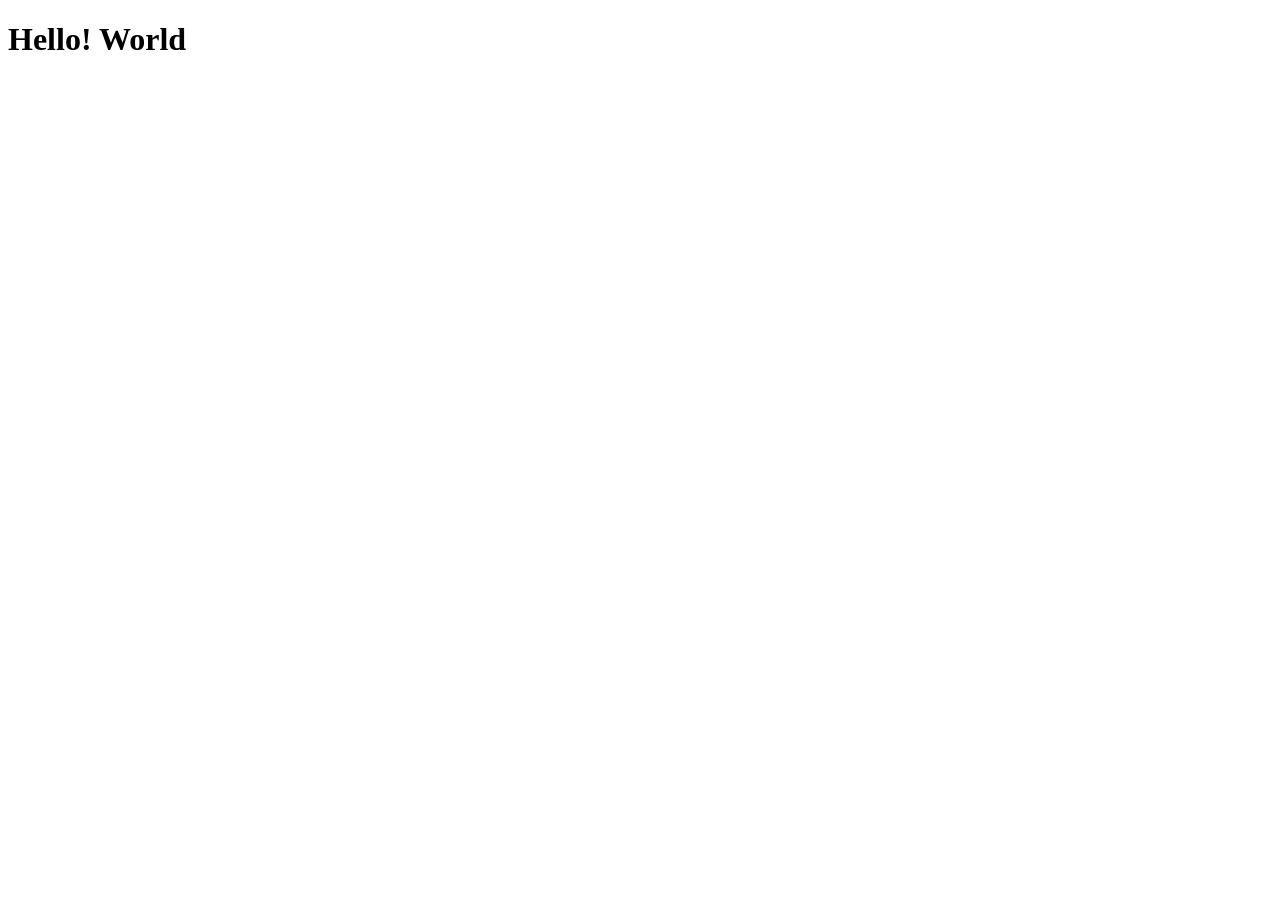
==== index.html @ b22097b1 "start hackathon" ====
<!DOCTYPE html>
<html lang="en">
<head>
    <meta charset="UTF-8">
    <meta name="viewport" content="width=device-width, initial-scale=1.0">
    <link rel="stylesheet" href="./style.css">
    <title>Document</title>
</head>
<body>
    <h1>Hello! World</h1>
</body>
</html>
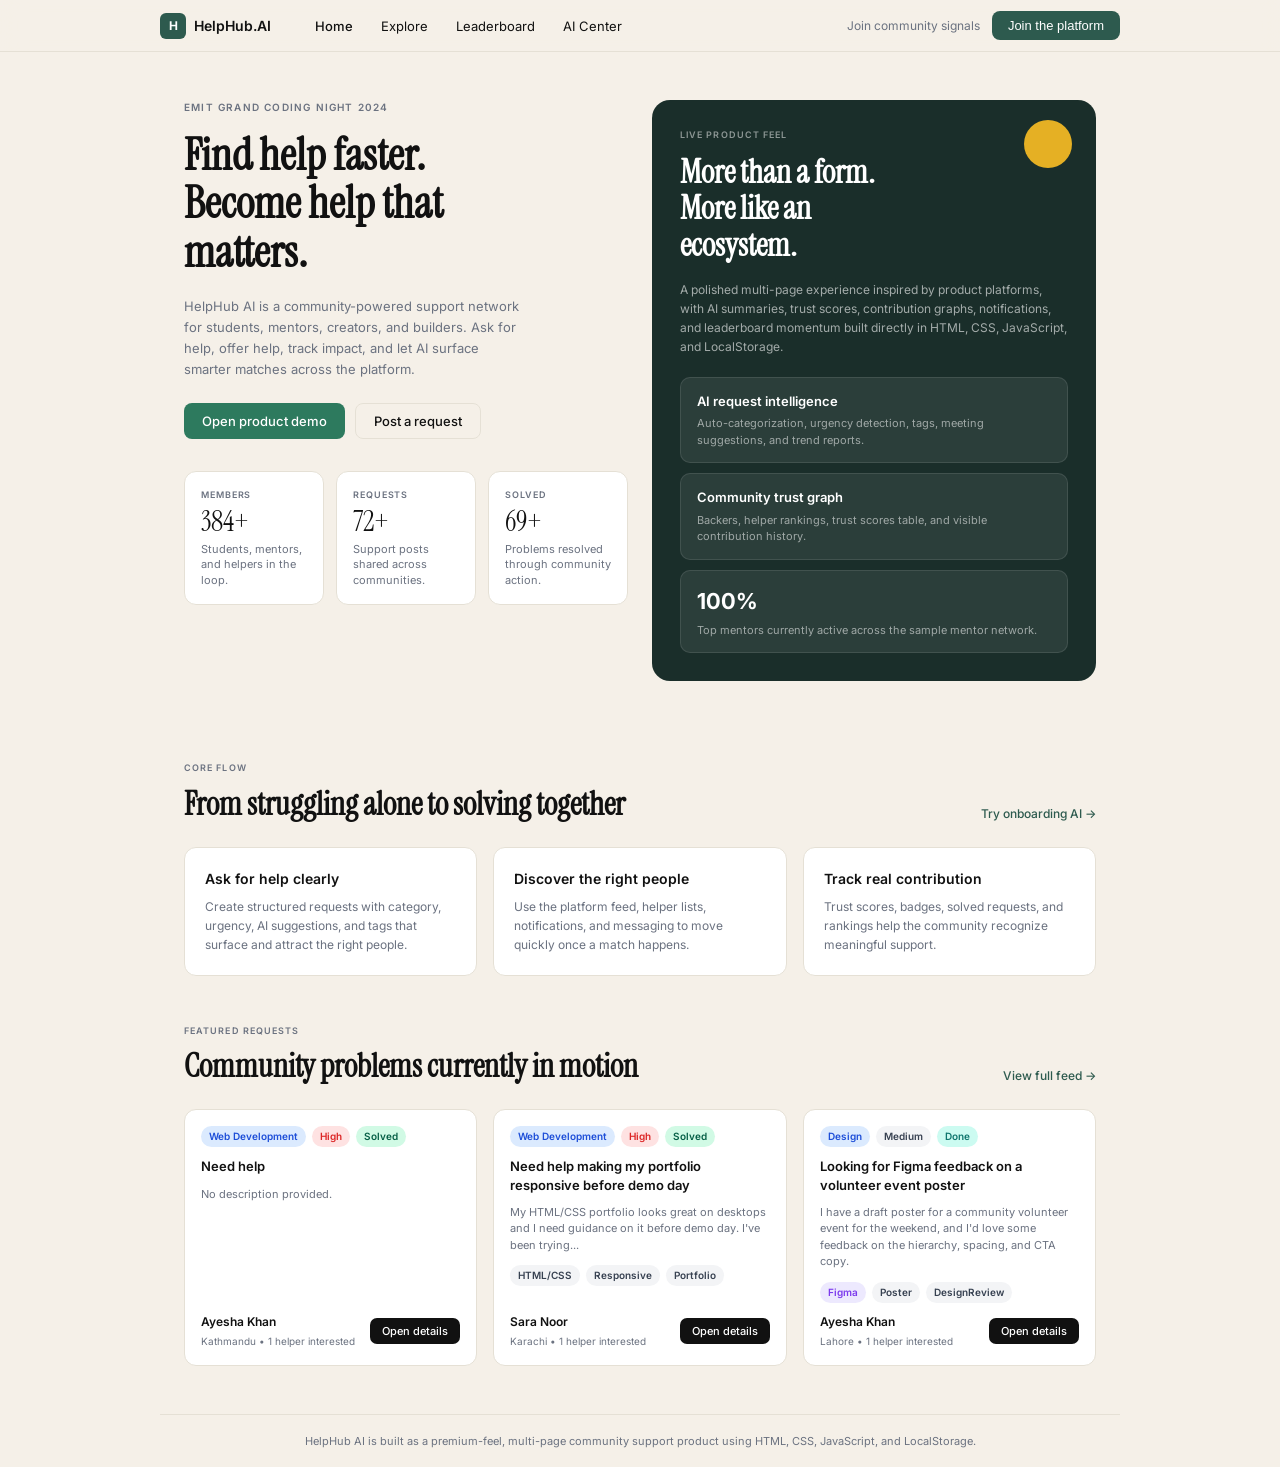
==== commit 91240147: "landing page completed" ====
--- a/index.html
+++ b/index.html
@@ -1,12 +1,209 @@
 <!DOCTYPE html>
 <html lang="en">
 <head>
-    <meta charset="UTF-8">
-    <meta name="viewport" content="width=device-width, initial-scale=1.0">
-    <link rel="stylesheet" href="./style.css">
-    <title>Document</title>
+<meta charset="UTF-8" />
+<meta name="viewport" content="width=device-width, initial-scale=1.0"/>
+<title>HelpHub AI Find help faster</title>
+<link href="https://fonts.googleapis.com/css2?family=Instrument+Serif:ital@0;1&family=Inter:wght@300;400;500;600;700&display=swap" rel="stylesheet"/>
+<link rel="stylesheet" href="./style.css">
 </head>
 <body>
-    <h1>Hello! World</h1>
+
+<!-- ── NAV ── -->
+<nav>
+  <div class="nav-inner">
+    <a href="#" class="nav-logo">
+      <div class="nav-logo-icon">H</div>
+      HelpHub.AI
+    </a>
+    <ul class="nav-links">
+      <li><a href="#" class="active">Home</a></li>
+      <li><a href="#">Explore</a></li>
+      <li><a href="#">Leaderboard</a></li>
+      <li><a href="#">AI Center</a></li>
+    </ul>
+    <div class="nav-right">
+      <span class="nav-community">Join community signals</span>
+      <button class="btn-join">Join the platform</button>
+    </div>
+    <button class="nav-toggle" onclick="toggleMenu()" aria-label="Menu">
+      <span></span><span></span><span></span>
+    </button>
+  </div>
+</nav>
+<div class="nav-mobile-menu" id="mobileMenu">
+  <a href="#">Home</a>
+  <a href="#">Explore</a>
+  <a href="#">Leaderboard</a>
+  <a href="#">AI Center</a>
+  <a href="#">Join community signals</a>
+  <a href="#" style="background:var(--teal);color:white;margin-top:6px;">Join the platform</a>
+</div>
+
+<!-- ── HERO ── -->
+<section class="hero">
+  <div class="hero-left">
+    <p class="hero-eyebrow">EMIT GRAND CODING NIGHT 2024</p>
+    <h1 class="hero-title">Find help faster.<br>Become help that<br>matters.</h1>
+    <p class="hero-desc">HelpHub AI is a community-powered support network for students, mentors, creators, and builders. Ask for help, offer help, track impact, and let AI surface smarter matches across the platform.</p>
+    <div class="hero-btns">
+      <button class="btn-primary">Open product demo</button>
+      <button class="btn-secondary">Post a request</button>
+    </div>
+    <div class="hero-stats">
+      <div class="stat-card">
+        <div class="stat-label">Members</div>
+        <div class="stat-number">384+</div>
+        <div class="stat-desc">Students, mentors, and helpers in the loop.</div>
+      </div>
+      <div class="stat-card">
+        <div class="stat-label">Requests</div>
+        <div class="stat-number">72+</div>
+        <div class="stat-desc">Support posts shared across communities.</div>
+      </div>
+      <div class="stat-card">
+        <div class="stat-label">Solved</div>
+        <div class="stat-number">69+</div>
+        <div class="stat-desc">Problems resolved through community action.</div>
+      </div>
+    </div>
+  </div>
+
+  <div class="hero-right">
+    <div class="yellow-orb"></div>
+    <p class="live-badge">LIVE PRODUCT FEEL</p>
+    <h2 class="hero-right-title">More than a form.<br>More like an<br>ecosystem.</h2>
+    <p class="hero-right-desc">A polished multi-page experience inspired by product platforms, with AI summaries, trust scores, contribution graphs, notifications, and leaderboard momentum built directly in HTML, CSS, JavaScript, and LocalStorage.</p>
+    <div class="feature-list">
+      <div class="feature-item">
+        <h4>AI request intelligence</h4>
+        <p>Auto-categorization, urgency detection, tags, meeting suggestions, and trend reports.</p>
+      </div>
+      <div class="feature-item">
+        <h4>Community trust graph</h4>
+        <p>Backers, helper rankings, trust scores table, and visible contribution history.</p>
+      </div>
+      <div class="feature-item">
+        <div class="feature-percent">100%</div>
+        <p>Top mentors currently active across the sample mentor network.</p>
+      </div>
+    </div>
+  </div>
+</section>
+
+<!-- ── CORE FLOW ── -->
+<section class="section">
+  <p class="section-eyebrow">CORE FLOW</p>
+  <div class="section-header">
+    <h2 class="section-title">From struggling alone to solving together</h2>
+    <a href="#" class="section-link">Try onboarding AI →</a>
+  </div>
+  <div class="flow-cards">
+    <div class="flow-card">
+      <h3>Ask for help clearly</h3>
+      <p>Create structured requests with category, urgency, AI suggestions, and tags that surface and attract the right people.</p>
+    </div>
+    <div class="flow-card">
+      <h3>Discover the right people</h3>
+      <p>Use the platform feed, helper lists, notifications, and messaging to move quickly once a match happens.</p>
+    </div>
+    <div class="flow-card">
+      <h3>Track real contribution</h3>
+      <p>Trust scores, badges, solved requests, and rankings help the community recognize meaningful support.</p>
+    </div>
+  </div>
+</section>
+
+<!-- ── FEATURED REQUESTS ── -->
+<section class="section" style="padding-top: 0;">
+  <p class="section-eyebrow">FEATURED REQUESTS</p>
+  <div class="section-header">
+    <h2 class="section-title">Community problems currently in motion</h2>
+    <a href="#" class="section-link">View full feed →</a>
+  </div>
+  <div class="request-cards">
+    <!-- Card 1 -->
+    <div class="request-card">
+      <div class="tag-row">
+        <span class="tag tag-blue">Web Development</span>
+        <span class="tag tag-red">High</span>
+        <span class="tag tag-green">Solved</span>
+      </div>
+      <div class="req-title">Need help</div>
+      <div class="req-body">No description provided.</div>
+      <div class="req-footer">
+        <div class="req-meta">
+          <span class="req-author">Ayesha Khan</span>
+          <span class="req-sub">Kathmandu • 1 helper interested</span>
+        </div>
+        <button class="btn-open">Open details</button>
+      </div>
+    </div>
+    <!-- Card 2 -->
+    <div class="request-card">
+      <div class="tag-row">
+        <span class="tag tag-blue">Web Development</span>
+        <span class="tag tag-red">High</span>
+        <span class="tag tag-green">Solved</span>
+      </div>
+      <div class="req-title">Need help making my portfolio responsive before demo day</div>
+      <div class="req-body">My HTML/CSS portfolio looks great on desktops and I need guidance on it before demo day. I've been trying...</div>
+      <div class="tag-row" style="margin-top:2px;">
+        <span class="tag tag-gray">HTML/CSS</span>
+        <span class="tag tag-gray">Responsive</span>
+        <span class="tag tag-gray">Portfolio</span>
+      </div>
+      <div class="req-footer">
+        <div class="req-meta">
+          <span class="req-author">Sara Noor</span>
+          <span class="req-sub">Karachi • 1 helper interested</span>
+        </div>
+        <button class="btn-open">Open details</button>
+      </div>
+    </div>
+    <!-- Card 3 -->
+    <div class="request-card">
+      <div class="tag-row">
+        <span class="tag tag-blue">Design</span>
+        <span class="tag tag-gray">Medium</span>
+        <span class="tag tag-teal">Done</span>
+      </div>
+      <div class="req-title">Looking for Figma feedback on a volunteer event poster</div>
+      <div class="req-body">I have a draft poster for a community volunteer event for the weekend, and I'd love some feedback on the hierarchy, spacing, and CTA copy.</div>
+      <div class="tag-row" style="margin-top:2px;">
+        <span class="tag tag-purple">Figma</span>
+        <span class="tag tag-gray">Poster</span>
+        <span class="tag tag-gray">DesignReview</span>
+      </div>
+      <div class="req-footer">
+        <div class="req-meta">
+          <span class="req-author">Ayesha Khan</span>
+          <span class="req-sub">Lahore • 1 helper interested</span>
+        </div>
+        <button class="btn-open">Open details</button>
+      </div>
+    </div>
+  </div>
+</section>
+
+<!-- ── FOOTER ── -->
+<footer>
+  HelpHub AI is built as a premium-feel, multi-page community support product using HTML, CSS, JavaScript, and LocalStorage.
+</footer>
+
+<script>
+  function toggleMenu() {
+    const menu = document.getElementById('mobileMenu');
+    menu.classList.toggle('open');
+  }
+  // close menu on outside click
+  document.addEventListener('click', function(e) {
+    const menu = document.getElementById('mobileMenu');
+    const toggle = document.querySelector('.nav-toggle');
+    if (!menu.contains(e.target) && !toggle.contains(e.target)) {
+      menu.classList.remove('open');
+    }
+  });
+</script>
 </body>
-</html>+</html>
--- a/style.css
+++ b/style.css
@@ -0,0 +1,514 @@
+*, *::before, *::after { box-sizing: border-box; margin: 0; padding: 0; }
+
+  :root {
+    --bg: #f5f0e8;
+    --dark-card: #1a2e2a;
+    --white: #ffffff;
+    --black: #111111;
+    --teal: #2d5a4e;
+    --teal-light: #3d7a68;
+    --accent-green: #4ade80;
+    --accent-yellow: #fbbf24;
+    --text-muted: #6b7280;
+    --border: #e5e0d5;
+    --tag-blue: #dbeafe;
+    --tag-blue-text: #1d4ed8;
+    --tag-red: #fee2e2;
+    --tag-red-text: #dc2626;
+    --tag-green: #d1fae5;
+    --tag-green-text: #065f46;
+    --tag-purple: #ede9fe;
+    --tag-purple-text: #7c3aed;
+    --tag-gray: #f3f4f6;
+    --tag-gray-text: #374151;
+    --radius: 12px;
+    --radius-sm: 8px;
+  }
+
+  body {
+    font-family: 'Inter', sans-serif;
+    background: var(--bg);
+    color: var(--black);
+    min-height: 100vh;
+    font-size: 14px;
+    line-height: 1.5;
+  }
+
+  /* ── NAV ── */
+  nav {
+    position: sticky;
+    top: 0;
+    z-index: 100;
+    background: rgba(245,240,232,0.92);
+    backdrop-filter: blur(12px);
+    border-bottom: 1px solid var(--border);
+    padding: 0 24px;
+    height: 52px;
+    display: flex;
+    align-items: center;
+    gap: 0;
+  }
+  .nav-inner {
+    width: 100%;
+    max-width: 960px;
+    margin: 0 auto;
+    display: flex;
+    align-items: center;
+    gap: 32px;
+  }
+  .nav-logo {
+    display: flex;
+    align-items: center;
+    gap: 8px;
+    font-weight: 600;
+    font-size: 14px;
+    color: var(--black);
+    text-decoration: none;
+    flex-shrink: 0;
+  }
+  .nav-logo-icon {
+    width: 26px; height: 26px;
+    background: var(--teal);
+    border-radius: 6px;
+    display: flex; align-items: center; justify-content: center;
+    color: white; font-size: 12px; font-weight: 700;
+  }
+  .nav-links {
+    display: flex;
+    gap: 4px;
+    list-style: none;
+    flex: 1;
+  }
+  .nav-links a {
+    text-decoration: none;
+    color: var(--black);
+    font-size: 13px;
+    padding: 5px 12px;
+    border-radius: 6px;
+    transition: background 0.15s;
+  }
+  .nav-links a:hover { background: rgba(0,0,0,0.06); }
+  .nav-links a.active { font-weight: 500; }
+  .nav-right {
+    display: flex; align-items: center; gap: 12px; margin-left: auto;
+  }
+  .nav-community {
+    font-size: 12px; color: var(--text-muted); cursor: pointer;
+    white-space: nowrap;
+  }
+  .btn-join {
+    background: var(--teal);
+    color: white;
+    border: none;
+    border-radius: 8px;
+    padding: 7px 16px;
+    font-size: 13px;
+    font-weight: 500;
+    cursor: pointer;
+    white-space: nowrap;
+    transition: background 0.15s;
+  }
+  .btn-join:hover { background: var(--teal-light); }
+  .nav-mobile-menu{
+    display: none;
+  }
+
+  /* ── HERO ── */
+  .hero {
+    max-width: 960px;
+    margin: 0 auto;
+    padding: 48px 24px 32px;
+    display: grid;
+    grid-template-columns: 1fr 1fr;
+    gap: 24px;
+    align-items: start;
+  }
+  .hero-left {}
+  .hero-eyebrow {
+    font-size: 10px;
+    font-weight: 600;
+    letter-spacing: 0.12em;
+    text-transform: uppercase;
+    color: var(--text-muted);
+    margin-bottom: 16px;
+  }
+  .hero-title {
+    font-family: 'Instrument Serif', serif;
+    font-size: clamp(28px, 4vw, 44px);
+    line-height: 1.1;
+    color: var(--black);
+    margin-bottom: 20px;
+  }
+  .hero-desc {
+    font-size: 13px;
+    color: var(--text-muted);
+    line-height: 1.6;
+    max-width: 340px;
+    margin-bottom: 24px;
+  }
+  .hero-btns {
+    display: flex;
+    gap: 10px;
+    flex-wrap: wrap;
+    margin-bottom: 32px;
+  }
+  .btn-primary {
+    background: #2d7a5e;
+    color: white;
+    border: none;
+    border-radius: 8px;
+    padding: 9px 18px;
+    font-size: 13px;
+    font-weight: 500;
+    cursor: pointer;
+    font-family: inherit;
+    transition: background 0.15s;
+  }
+  .btn-primary:hover { background: #256b52; }
+  .btn-secondary {
+    background: transparent;
+    color: var(--black);
+    border: 1.5px solid var(--border);
+    border-radius: 8px;
+    padding: 9px 18px;
+    font-size: 13px;
+    font-weight: 500;
+    cursor: pointer;
+    font-family: inherit;
+    transition: border-color 0.15s, background 0.15s;
+  }
+  .btn-secondary:hover { border-color: #bbb; background: rgba(0,0,0,0.03); }
+
+  /* stats cards */
+  .hero-stats {
+    display: grid;
+    grid-template-columns: repeat(3, 1fr);
+    gap: 12px;
+  }
+  .stat-card {
+    background: white;
+    border-radius: var(--radius);
+    padding: 16px;
+    border: 1px solid var(--border);
+  }
+  .stat-label {
+    font-size: 9px;
+    font-weight: 600;
+    letter-spacing: 0.1em;
+    text-transform: uppercase;
+    color: var(--text-muted);
+    margin-bottom: 6px;
+  }
+  .stat-number {
+    font-family: 'Instrument Serif', serif;
+    font-size: 28px;
+    color: var(--black);
+    line-height: 1;
+    margin-bottom: 6px;
+  }
+  .stat-desc {
+    font-size: 11px;
+    color: var(--text-muted);
+    line-height: 1.4;
+  }
+
+  /* hero right dark card */
+  .hero-right {
+    background: var(--dark-card);
+    border-radius: 18px;
+    padding: 28px;
+    color: white;
+    position: relative;
+    overflow: hidden;
+  }
+  .live-badge {
+    font-size: 9px;
+    font-weight: 600;
+    letter-spacing: 0.12em;
+    text-transform: uppercase;
+    color: rgba(255,255,255,0.5);
+    margin-bottom: 12px;
+  }
+  .hero-right-title {
+    font-family: 'Instrument Serif', serif;
+    font-size: clamp(22px, 3vw, 32px);
+    line-height: 1.15;
+    margin-bottom: 16px;
+  }
+  .hero-right-desc {
+    font-size: 12px;
+    color: rgba(255,255,255,0.6);
+    line-height: 1.6;
+    margin-bottom: 20px;
+  }
+  .yellow-orb {
+    position: absolute;
+    top: 20px; right: 24px;
+    width: 48px; height: 48px;
+    border-radius: 50%;
+    background: var(--accent-yellow);
+    opacity: 0.9;
+  }
+  .feature-list {
+    display: flex;
+    flex-direction: column;
+    gap: 10px;
+  }
+  .feature-item {
+    background: rgba(255,255,255,0.08);
+    border: 1px solid rgba(255,255,255,0.1);
+    border-radius: 10px;
+    padding: 14px 16px;
+  }
+  .feature-item h4 {
+    font-size: 13px;
+    font-weight: 600;
+    margin-bottom: 4px;
+    color: white;
+  }
+  .feature-item p {
+    font-size: 11px;
+    color: rgba(255,255,255,0.55);
+    line-height: 1.5;
+  }
+  .feature-percent {
+    font-size: 22px;
+    font-weight: 700;
+    color: white;
+    margin-bottom: 4px;
+  }
+
+  /* ── SECTION: CORE FLOW ── */
+  .section {
+    max-width: 960px;
+    margin: 0 auto;
+    padding: 48px 24px;
+  }
+  .section-eyebrow {
+    font-size: 9px;
+    font-weight: 600;
+    letter-spacing: 0.12em;
+    text-transform: uppercase;
+    color: var(--text-muted);
+    margin-bottom: 10px;
+  }
+  .section-header {
+    display: flex;
+    align-items: flex-end;
+    justify-content: space-between;
+    margin-bottom: 24px;
+    gap: 12px;
+    flex-wrap: wrap;
+  }
+  .section-title {
+    font-family: 'Instrument Serif', serif;
+    font-size: clamp(22px, 3.5vw, 32px);
+    color: var(--black);
+    line-height: 1.2;
+  }
+  .section-link {
+    font-size: 12px;
+    color: var(--teal);
+    text-decoration: none;
+    white-space: nowrap;
+    font-weight: 500;
+  }
+  .section-link:hover { text-decoration: underline; }
+
+  .flow-cards {
+    display: grid;
+    grid-template-columns: repeat(3, 1fr);
+    gap: 16px;
+  }
+  .flow-card {
+    background: white;
+    border-radius: var(--radius);
+    padding: 20px;
+    border: 1px solid var(--border);
+  }
+  .flow-card h3 {
+    font-size: 14px;
+    font-weight: 600;
+    margin-bottom: 8px;
+    color: var(--black);
+  }
+  .flow-card p {
+    font-size: 12px;
+    color: var(--text-muted);
+    line-height: 1.6;
+  }
+
+  /* ── FEATURED REQUESTS ── */
+  .request-cards {
+    display: grid;
+    grid-template-columns: repeat(3, 1fr);
+    gap: 16px;
+  }
+  .request-card {
+    background: white;
+    border-radius: var(--radius);
+    padding: 16px;
+    border: 1px solid var(--border);
+    display: flex;
+    flex-direction: column;
+    gap: 10px;
+  }
+  .tag-row {
+    display: flex; gap: 6px; flex-wrap: wrap;
+  }
+  .tag {
+    font-size: 10px;
+    font-weight: 600;
+    padding: 3px 8px;
+    border-radius: 20px;
+    white-space: nowrap;
+  }
+  .tag-blue { background: var(--tag-blue); color: var(--tag-blue-text); }
+  .tag-red { background: var(--tag-red); color: var(--tag-red-text); }
+  .tag-green { background: var(--tag-green); color: var(--tag-green-text); }
+  .tag-gray { background: var(--tag-gray); color: var(--tag-gray-text); }
+  .tag-purple { background: var(--tag-purple); color: var(--tag-purple-text); }
+  .tag-teal { background: #ccfbf1; color: #0f766e; }
+
+  .req-title {
+    font-size: 13px;
+    font-weight: 600;
+    color: var(--black);
+    line-height: 1.4;
+  }
+  .req-body {
+    font-size: 11px;
+    color: var(--text-muted);
+    line-height: 1.5;
+  }
+  .req-footer {
+    display: flex;
+    align-items: center;
+    justify-content: space-between;
+    margin-top: auto;
+    gap: 8px;
+  }
+  .req-meta {
+    display: flex; flex-direction: column; gap: 3px;
+  }
+  .req-author {
+    font-size: 12px;
+    font-weight: 600;
+    color: var(--black);
+  }
+  .req-sub {
+    font-size: 10px;
+    color: var(--text-muted);
+  }
+  .btn-open {
+    background: var(--black);
+    color: white;
+    border: none;
+    border-radius: 7px;
+    padding: 6px 12px;
+    font-size: 11px;
+    font-weight: 500;
+    cursor: pointer;
+    font-family: inherit;
+    white-space: nowrap;
+    transition: background 0.15s;
+  }
+  .btn-open:hover { background: #333; }
+
+  /* ── FOOTER ── */
+  footer {
+    border-top: 1px solid var(--border);
+    padding: 18px 24px;
+    text-align: center;
+    font-size: 11px;
+    color: var(--text-muted);
+    max-width: 960px;
+    margin: 0 auto;
+  }
+
+  /* ── HAMBURGER / MOBILE NAV ── */
+  .nav-toggle {
+    display: none;
+    flex-direction: column;
+    gap: 4px;
+    background: none;
+    border: none;
+    cursor: pointer;
+    padding: 4px;
+    margin-left: auto;
+  }
+  .nav-toggle span {
+    display: block;
+    width: 20px; height: 2px;
+    background: var(--black);
+    border-radius: 2px;
+    transition: all 0.2s;
+  }
+
+  /* ── RESPONSIVE ── */
+  @media (max-width: 768px) {
+    nav { padding: 0 16px; }
+    .nav-inner { gap: 12px; }
+    .nav-links, .nav-community { display: none; }
+    .nav-right .btn-join { display: none; }
+    .nav-toggle { display: flex; }
+    .nav-mobile-menu {
+      position: fixed;
+      top: 52px; left: 0; right: 0;
+      background: var(--bg);
+      border-bottom: 1px solid var(--border);
+      padding: 16px;
+      display: none;
+      flex-direction: column;
+      gap: 4px;
+      z-index: 99;
+    }
+    .nav-mobile-menu.open { display: flex; }
+    .nav-mobile-menu a {
+      text-decoration: none;
+      color: var(--black);
+      font-size: 14px;
+      padding: 10px 12px;
+      border-radius: 8px;
+      display: block;
+    }
+    .nav-mobile-menu a:hover { background: rgba(0,0,0,0.05); }
+
+    .hero {
+      grid-template-columns: 1fr;
+      padding: 32px 16px 24px;
+      gap: 28px;
+    }
+    .hero-right { order: -1; }
+    .hero-stats { grid-template-columns: repeat(3, 1fr); gap: 8px; }
+    .stat-card { padding: 12px; }
+    .stat-number { font-size: 22px; }
+
+    .section { padding: 32px 16px; }
+    .flow-cards { grid-template-columns: 1fr; gap: 12px; }
+    .request-cards { grid-template-columns: 1fr; gap: 12px; }
+  }
+
+  @media (max-width: 480px) {
+    .hero-stats { grid-template-columns: 1fr; }
+    .hero-btns { flex-direction: column; }
+    .btn-primary, .btn-secondary { text-align: center; }
+  }
+
+  @media (min-width: 769px) and (max-width: 900px) {
+    .hero { gap: 18px; padding: 36px 20px 28px; }
+    .flow-cards { grid-template-columns: 1fr 1fr; }
+    .request-cards { grid-template-columns: 1fr 1fr; }
+    .stat-number { font-size: 24px; }
+  }
+
+  /* subtle animations */
+  @keyframes fadeUp {
+    from { opacity: 0; transform: translateY(18px); }
+    to { opacity: 1; transform: translateY(0); }
+  }
+  .hero-left { animation: fadeUp 0.5s ease both; }
+  .hero-right { animation: fadeUp 0.5s 0.1s ease both; }
+  .flow-card:nth-child(1) { animation: fadeUp 0.4s 0.05s ease both; }
+  .flow-card:nth-child(2) { animation: fadeUp 0.4s 0.12s ease both; }
+  .flow-card:nth-child(3) { animation: fadeUp 0.4s 0.19s ease both; }
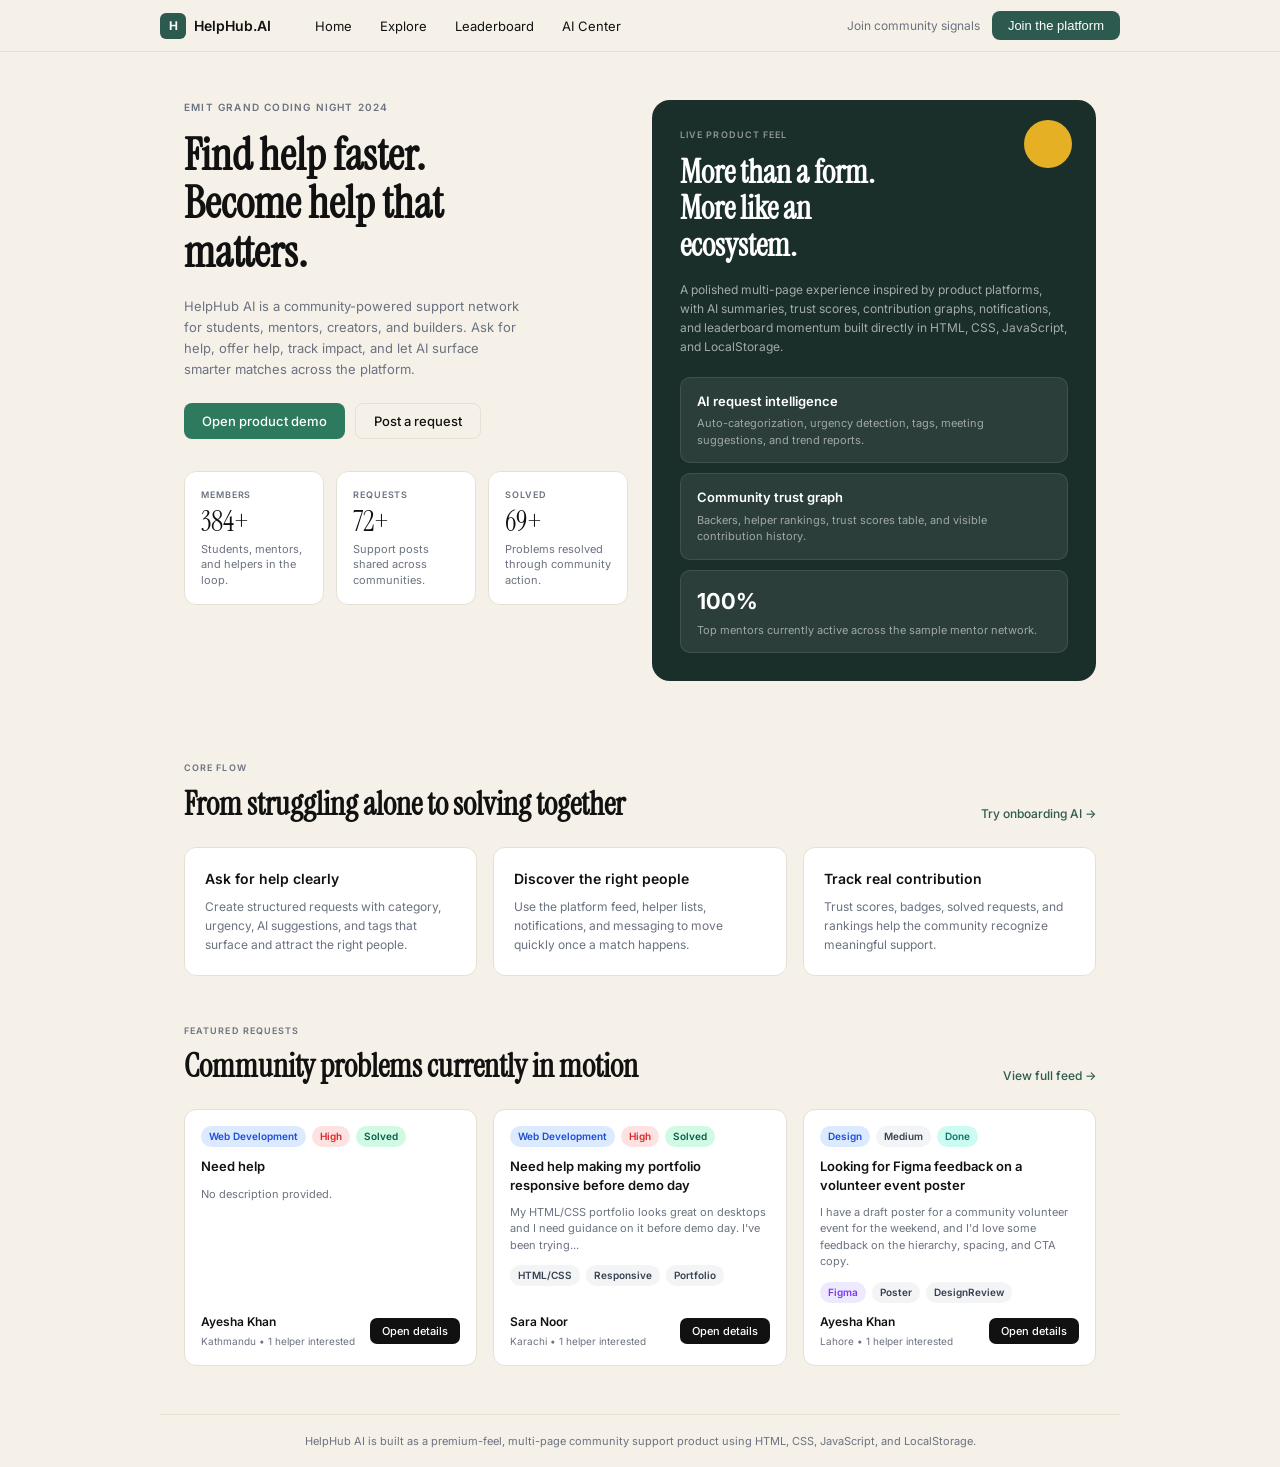
==== commit bd7f4fdd: "almost completed task" ====
--- a/index.html
+++ b/index.html
@@ -17,10 +17,10 @@
       HelpHub.AI
     </a>
     <ul class="nav-links">
-      <li><a href="#" class="active">Home</a></li>
-      <li><a href="#">Explore</a></li>
-      <li><a href="#">Leaderboard</a></li>
-      <li><a href="#">AI Center</a></li>
+      <li><a href="./index.html">Home</a></li>
+      <li><a href="./explore.html">Explore</a></li>
+      <li><a href="./leaderboard.html">Leaderboard</a></li>
+      <li><a href="./ai-center.html">AI Center</a></li>
     </ul>
     <div class="nav-right">
       <span class="nav-community">Join community signals</span>
@@ -33,7 +33,7 @@
 </nav>
 <div class="nav-mobile-menu" id="mobileMenu">
   <a href="#">Home</a>
-  <a href="#">Explore</a>
+  <a href="./explore.html">Explore</a>
   <a href="#">Leaderboard</a>
   <a href="#">AI Center</a>
   <a href="#">Join community signals</a>
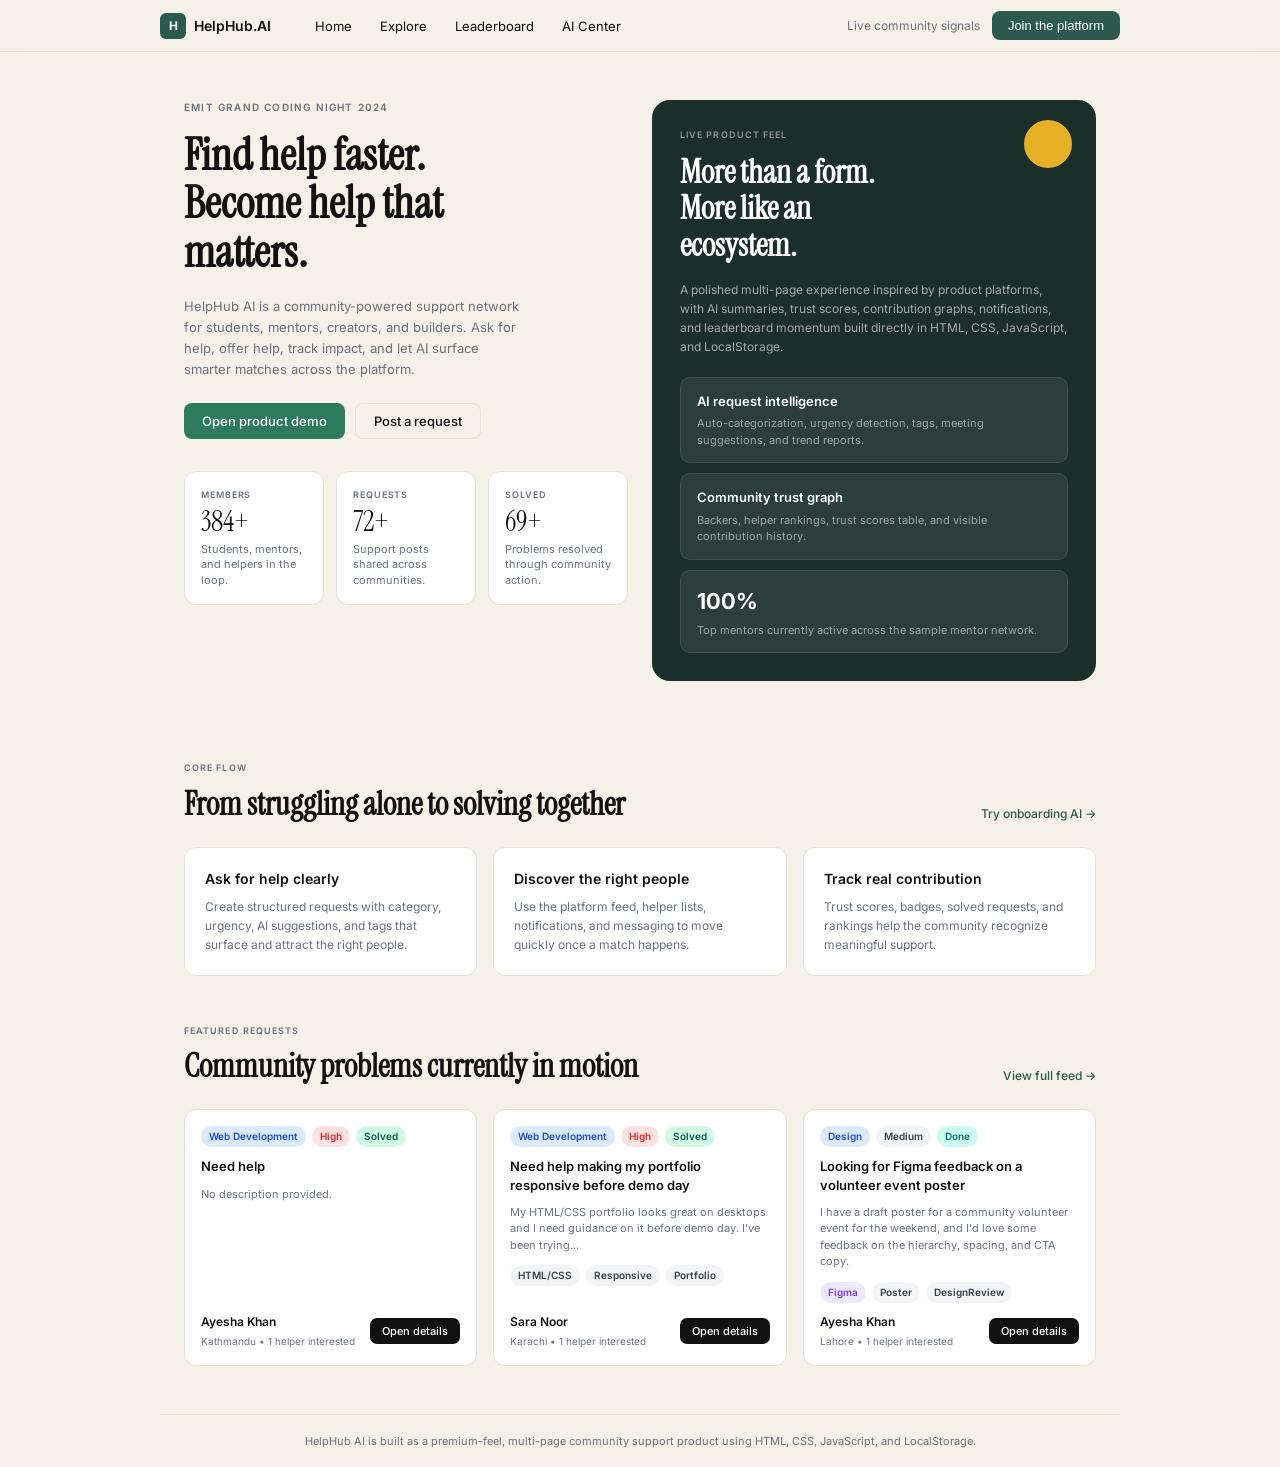
==== commit 1afcfd19: "last page remaining" ====
--- a/index.html
+++ b/index.html
@@ -23,8 +23,8 @@
       <li><a href="./ai-center.html">AI Center</a></li>
     </ul>
     <div class="nav-right">
-      <span class="nav-community">Join community signals</span>
-      <button class="btn-join">Join the platform</button>
+      <span class="nav-community"><a href="./message.html">Live community signals</a></span>
+      <button class="btn-join"><a href="./join.html">Join the platform</a></button>
     </div>
     <button class="nav-toggle" onclick="toggleMenu()" aria-label="Menu">
       <span></span><span></span><span></span>
--- a/style.css
+++ b/style.css
@@ -96,6 +96,10 @@
     font-size: 12px; color: var(--text-muted); cursor: pointer;
     white-space: nowrap;
   }
+  .one a{
+    color: white;
+    text-decoration: none;
+  }
   .btn-join {
     background: var(--teal);
     color: white;
@@ -107,6 +111,14 @@
     cursor: pointer;
     white-space: nowrap;
     transition: background 0.15s;
+  }
+  .btn-join a{
+    color: white;
+    text-decoration: none;
+  }
+  .nav-community a{
+    color: var(--text-muted);
+    text-decoration: none;
   }
   .btn-join:hover { background: var(--teal-light); }
   .nav-mobile-menu{
